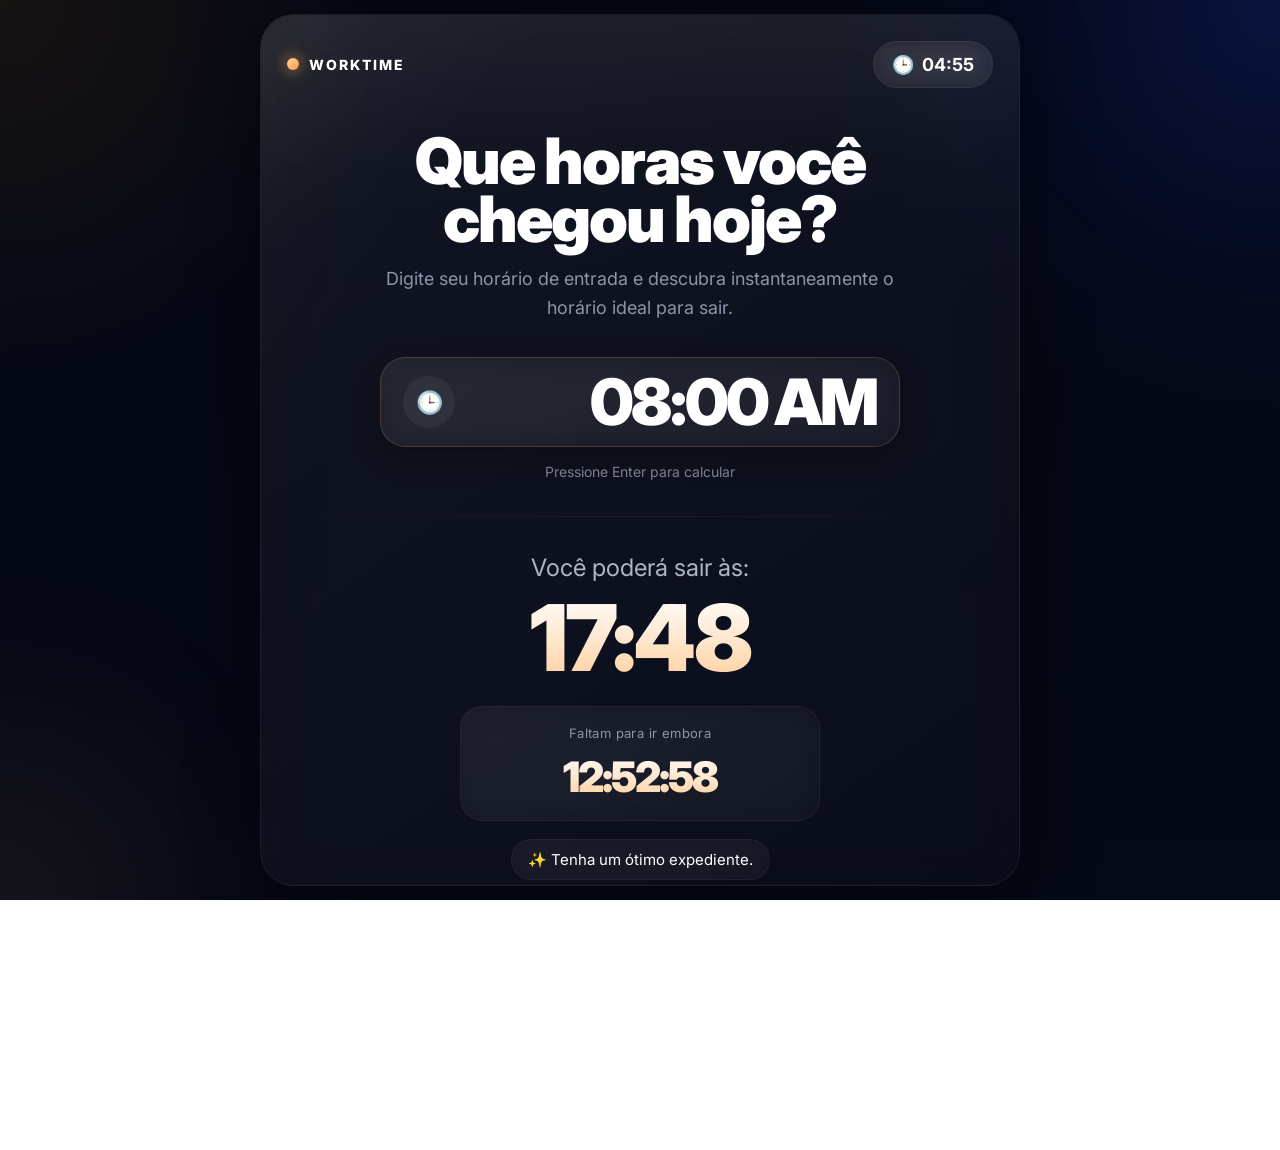
==== index.html @ 82a85c40 "first commit" ====
<!DOCTYPE html>
<html lang="pt-BR">
<head>

<meta charset="UTF-8" />

<meta
name="viewport"
content="width=device-width, initial-scale=1.0, viewport-fit=cover"
/>

<title>HourKWO</title>

<!-- Fonte -->
<link rel="preconnect" href="https://fonts.googleapis.com">
<link rel="preconnect" href="https://fonts.gstatic.com" crossorigin>

<link
href="https://fonts.googleapis.com/css2?family=Inter:wght@400;500;600;700;800;900&display=swap"
rel="stylesheet"
/>

<style>

/* RESET */

*{
  margin:0;
  padding:0;
  box-sizing:border-box;
}

:root{

  --bg:#050816;
  --card:#0c1120;
  --text:#ffffff;
  --muted:#8d95a8;
  --gold:#ffb15e;
}

html,
body{

  width:100%;
  height:100%;

  overflow:hidden;
}

/* BODY */

body{

  display:flex;
  align-items:center;
  justify-content:center;

  padding:14px;

  background:
  radial-gradient(circle at top left, rgba(255,166,0,.08), transparent 24%),
  radial-gradient(circle at top right, rgba(36,74,255,.12), transparent 28%),
  linear-gradient(to bottom,#040714,#050816);

  font-family:'Inter',sans-serif;

  color:white;

  position:relative;
}

/* GLOW */

body::before{

  content:'';

  position:absolute;

  width:500px;
  height:500px;

  background:
  radial-gradient(circle, rgba(255,177,94,.10), transparent 70%);

  bottom:-250px;
  left:-250px;

  filter:blur(80px);

  pointer-events:none;
}

body::after{

  content:'';

  position:absolute;

  width:420px;
  height:420px;

  background:
  radial-gradient(circle, rgba(50,90,255,.10), transparent 70%);

  top:-200px;
  right:-200px;

  filter:blur(80px);

  pointer-events:none;
}

/* CARD */

.card{

  width:min(100%, 760px);

  max-height:calc(100vh - 28px);

  overflow-y:auto;
  overflow-x:hidden;

  padding:
  clamp(18px, 2vw, 30px);

  border-radius:
  clamp(22px, 3vw, 34px);

  position:relative;

  background:
  linear-gradient(
  145deg,
  rgba(255,255,255,.06),
  rgba(255,255,255,.02)
  );

  backdrop-filter:blur(24px);
  -webkit-backdrop-filter:blur(24px);

  border:1px solid rgba(255,255,255,.06);

  box-shadow:
  0 20px 70px rgba(0,0,0,.45);

  scrollbar-width:none;

  isolation:isolate;
}

.card::-webkit-scrollbar{
  display:none;
}

/* REFLEXO PREMIUM APPLE */

.card::before{

  content:'';

  position:absolute;

  inset:-40%;

  background:
  linear-gradient(
    115deg,

    transparent 0%,

    rgba(255,255,255,0.00) 30%,

    rgba(255,255,255,0.018) 38%,

    rgba(255,255,255,0.055) 45%,

    rgba(255,255,255,0.095) 50%,

    rgba(255,255,255,0.055) 55%,

    rgba(255,255,255,0.018) 62%,

    rgba(255,255,255,0.00) 70%,

    transparent 100%
  );

  transform:
  translateX(-55%)
  translateY(-8%)
  rotate(8deg);

  animation:
  glassReflection 14s cubic-bezier(.16,.84,.44,1) infinite;

  pointer-events:none;

  filter:blur(10px);

  opacity:.9;

  mix-blend-mode:screen;
}

/* PROFUNDIDADE */

.card::after{

  content:'';

  position:absolute;

  inset:0;

  border-radius:inherit;

  background:
  linear-gradient(
    to bottom,
    rgba(255,255,255,.08),
    rgba(255,255,255,.01) 18%,
    transparent 35%
  );

  pointer-events:none;

  opacity:.65;
}

/* ANIMAÇÃO CINEMATOGRÁFICA */

@keyframes glassReflection{

  0%{

    transform:
    translateX(-65%)
    translateY(-10%)
    rotate(8deg);

    opacity:.15;
  }

  15%{
    opacity:.35;
  }

  35%{
    opacity:.9;
  }

  50%{

    transform:
    translateX(0%)
    translateY(-2%)
    rotate(8deg);

    opacity:.55;
  }

  75%{
    opacity:.25;
  }

  100%{

    transform:
    translateX(65%)
    translateY(8%)
    rotate(8deg);

    opacity:.08;
  }
}

/* TOPO */

.top{

  display:flex;
  align-items:center;
  justify-content:space-between;

  gap:14px;

  margin-bottom:
  clamp(28px,4vw,44px);

  position:relative;
  z-index:2;
}

.brand{

  display:flex;
  align-items:center;
  gap:10px;

  font-size:
  clamp(11px,2vw,14px);

  font-weight:800;

  letter-spacing:2px;
}

.dot{

  width:12px;
  height:12px;

  border-radius:50%;

  background:
  linear-gradient(
  135deg,
  #ffd59c,
  #ff9b3d
  );

  box-shadow:
  0 0 16px rgba(255,177,94,.9);
}

.clock-box{

  display:flex;
  align-items:center;
  gap:8px;

  padding:
  clamp(8px,2vw,12px)
  clamp(12px,2vw,18px);

  border-radius:999px;

  background:rgba(255,255,255,.04);

  border:1px solid rgba(255,255,255,.05);

  font-size:
  clamp(13px,2vw,18px);

  font-weight:700;

  backdrop-filter:blur(10px);
}

/* HERO */

.hero{
  text-align:center;
  position:relative;
  z-index:2;
}

.hero h1{

  font-size:
  clamp(32px, 5vw, 68px);

  line-height:.92;

  letter-spacing:
  clamp(-2px,-0.2vw,-5px);

  font-weight:900;

  margin-bottom:16px;
}

.hero p{

  max-width:560px;

  margin:auto;

  color:var(--muted);

  font-size:
  clamp(14px,2vw,18px);

  line-height:1.6;
}

/* INPUT */

.input-wrapper{

  margin-top:
  clamp(22px,4vw,34px);

  display:flex;
  justify-content:center;
}

.input-box{

  width:100%;
  max-width:520px;

  min-height:
  clamp(64px,8vw,90px);

  display:flex;
  align-items:center;
  gap:
  clamp(10px,2vw,18px);

  padding:
  0 clamp(14px,2vw,22px);

  border-radius:
  clamp(18px,2vw,26px);

  background:
  linear-gradient(
  145deg,
  rgba(255,255,255,.05),
  rgba(255,255,255,.03)
  );

  border:1px solid rgba(255,177,94,.20);

  box-shadow:
  0 10px 30px rgba(0,0,0,.28);

  transition:.3s ease;

  backdrop-filter:blur(16px);
}

.input-box:hover{

  border-color:
  rgba(255,177,94,.35);
}

.input-box:focus-within{

  transform:translateY(-2px);

  border-color:
  rgba(255,177,94,.55);

  box-shadow:
  0 14px 40px rgba(255,177,94,.08);
}

.icon{

  width:
  clamp(38px,5vw,52px);

  height:
  clamp(38px,5vw,52px);

  min-width:
  clamp(38px,5vw,52px);

  border-radius:50%;

  display:flex;
  align-items:center;
  justify-content:center;

  background:rgba(255,255,255,.05);

  font-size:
  clamp(16px,2vw,22px);
}

/* INPUT TIME */

input[type="time"]{

  appearance:none;
  -webkit-appearance:none;

  width:100%;

  border:none;
  outline:none;

  background:transparent;

  color:white;

  font-family:'Inter',sans-serif;

  font-size:
  clamp(30px,7vw,64px);

  font-weight:900;

  letter-spacing:-3px;

  text-align:right;

  cursor:pointer;
}

input[type="time"]::-webkit-calendar-picker-indicator{
  opacity:0;
  display:none;
}

input[type="time"]::-webkit-clear-button{
  display:none;
}

input[type="time"]::-webkit-inner-spin-button{
  display:none;
}

/* HINT */

.hint{

  margin-top:16px;

  color:#7d8598;

  font-size:
  clamp(12px,2vw,14px);
}

/* DIVIDER */

.divider{

  width:100%;
  height:1px;

  margin:
  clamp(26px,4vw,36px)
  0;

  background:
  linear-gradient(
  to right,
  transparent,
  rgba(255,255,255,.06),
  transparent
  );

  position:relative;
  z-index:2;
}

/* RESULTADO */

.result{
  text-align:center;
  position:relative;
  z-index:2;
}

.result span{

  color:#aeb5c3;

  font-size:
  clamp(16px,2vw,24px);
}

.time{

  margin-top:10px;

  font-size:
  clamp(52px, 8vw, 92px);

  font-weight:900;

  line-height:1;

  letter-spacing:
  clamp(-3px,-0.4vw,-7px);

  background:
  linear-gradient(
  180deg,
  #ffffff,
  #ffcf9e
  );

  -webkit-background-clip:text;
  -webkit-text-fill-color:transparent;
}

/* COUNTDOWN */

.countdown-card{

  margin-top:22px;

  padding:18px;

  border-radius:22px;

  background:
  linear-gradient(
  145deg,
  rgba(255,255,255,.04),
  rgba(255,255,255,.02)
  );

  border:1px solid rgba(255,255,255,.05);

  width:100%;
  max-width:360px;

  margin-left:auto;
  margin-right:auto;

  backdrop-filter:blur(14px);
}

.countdown-card small{

  display:block;

  color:#8d95a8;

  margin-bottom:10px;

  font-size:13px;

  letter-spacing:.4px;
}

.countdown{

  font-size:
  clamp(28px,5vw,42px);

  font-weight:900;

  letter-spacing:-2px;

  background:
  linear-gradient(
  180deg,
  #ffffff,
  #ffcf9e
  );

  -webkit-background-clip:text;
  -webkit-text-fill-color:transparent;
}

/* TAG */

.tag{

  margin:18px auto 0;

  width:max-content;

  max-width:100%;

  padding:
  10px 16px;

  border-radius:999px;

  background:rgba(255,255,255,.03);

  border:1px solid rgba(255,255,255,.05);

  font-size:
  clamp(12px,2vw,15px);

  backdrop-filter:blur(10px);
}

/* FOOTER */

.footer{

  display:grid;
  grid-template-columns:repeat(2,1fr);

  gap:16px;

  position:relative;
  z-index:2;
}

.info{

  padding:
  clamp(14px,2vw,20px);

  border-radius:
  clamp(16px,2vw,22px);

  background:rgba(255,255,255,.03);

  border:1px solid rgba(255,255,255,.05);

  display:flex;
  align-items:center;
  gap:14px;

  backdrop-filter:blur(12px);
}

.info-icon{

  font-size:
  clamp(18px,2vw,24px);
}

.info small{

  display:block;

  color:#7d8598;

  margin-bottom:4px;

  font-size:
  clamp(11px,2vw,13px);
}

.info strong{

  font-size:
  clamp(16px,2vw,20px);
}

/* RESPONSIVO */

@media(max-width:768px){

  .footer{
    grid-template-columns:1fr;
  }

  .hero h1 br{
    display:none;
  }
}

@media(max-width:520px){

  body{
    align-items:flex-start;
  }

  .top{
    flex-wrap:wrap;
  }

  .hero{
    text-align:left;
  }

  .hero p{
    margin:0;
  }

  .result{
    text-align:left;
  }

  .tag{
    margin-left:0;
  }

  .countdown-card{
    margin-left:0;
  }

  input{
    text-align:left;
  }
}

@media(max-height:720px){

  body{
    align-items:flex-start;
  }

  .card{
    margin-top:10px;
  }

  .hero h1{
    font-size:clamp(28px,5vw,54px);
  }

  .time{
    font-size:clamp(44px,7vw,72px);
  }
}

</style>

</head>

<body>

<div class="card">

  <!-- TOPO -->
  <div class="top">

    <div class="brand">
      <div class="dot"></div>
      WORKTIME
    </div>

    <div class="clock-box">
      🕒
      <span id="currentClock">00:00</span>
    </div>

  </div>

  <!-- HERO -->
  <div class="hero">

    <h1>
      Que horas você<br>
      chegou hoje?
    </h1>

    <p>
      Digite seu horário de entrada e descubra instantaneamente o horário ideal para sair.
    </p>

    <!-- INPUT -->
    <div class="input-wrapper">

      <div class="input-box">

        <div class="icon">
          🕒
        </div>

        <input
          type="time"
          id="timeInput"
          value="08:00"
          step="60"
        />

      </div>

    </div>

    <div class="hint">
      Pressione Enter para calcular
    </div>

  </div>

  <div class="divider"></div>

  <!-- RESULTADO -->
  <div class="result">

    <span>Você poderá sair às:</span>

    <div class="time" id="output">
      17:48
    </div>

    <!-- COUNTDOWN -->
    <div class="countdown-card">

      <small>Faltam para ir embora</small>

      <div class="countdown" id="countdown">
        00:00:00
      </div>

    </div>

    <div class="tag">
      ✨ Tenha um ótimo expediente.
    </div>

  </div>

  <div class="divider"></div>

  <!-- FOOTER -->
  <div class="footer">

    <div class="info">

      <div class="info-icon">
        📅
      </div>

      <div>
        <small>Jornada diária</small>
        <strong>9h48min</strong>
      </div>

    </div>

    <div class="info">

      <div class="info-icon">
        ⏰
      </div>

      <div>
        <small>Horário atual</small>
        <strong id="footerClock">00:00</strong>
      </div>

    </div>

  </div>

</div>

<script>

const input =
document.getElementById('timeInput');

const output =
document.getElementById('output');

const countdown =
document.getElementById('countdown');

let exitDate = null;

/* RELÓGIO */

function updateClock(){

  const now = new Date();

  const h =
  String(now.getHours()).padStart(2,'0');

  const m =
  String(now.getMinutes()).padStart(2,'0');

  const current = `${h}:${m}`;

  document.getElementById('currentClock').textContent =
  current;

  document.getElementById('footerClock').textContent =
  current;

  updateCountdown();
}

setInterval(updateClock,1000);

updateClock();

/* ENTER */

input.addEventListener('keydown',(e)=>{

  if(e.key === 'Enter'){
    calculateExit();
  }

});

/* AUTO */

input.addEventListener('change',calculateExit);

/* CÁLCULO */

function calculateExit(){

  const value = input.value;

  if(!value.includes(':')){
    return;
  }

  const [hours, minutes] =
  value.split(':').map(Number);

  if(
    isNaN(hours) ||
    isNaN(minutes)
  ){
    return;
  }

  /* JORNADA */

  const workMinutes =
  (9 * 60) + 48;

  const totalMinutes =
  (hours * 60) +
  minutes +
  workMinutes;

  const exitHour =
  Math.floor((totalMinutes / 60) % 24);

  const exitMinute =
  totalMinutes % 60;

  const formatted =
  `${String(exitHour).padStart(2,'0')}:${String(exitMinute).padStart(2,'0')}`;

  output.textContent = formatted;

  /* DATA SAÍDA */

  const now = new Date();

  exitDate = new Date(
    now.getFullYear(),
    now.getMonth(),
    now.getDate(),
    exitHour,
    exitMinute,
    0
  );

  /* ANIMAÇÃO */

  output.animate([
    {
      opacity:.4,
      transform:'translateY(10px) scale(.96)'
    },
    {
      opacity:1,
      transform:'translateY(0) scale(1)'
    }
  ],{
    duration:420,
    easing:'cubic-bezier(.2,.8,.2,1)'
  });

  updateCountdown();
}

/* COUNTDOWN */

function updateCountdown(){

  if(!exitDate) return;

  const now = new Date();

  let diff =
  exitDate.getTime() -
  now.getTime();

  if(diff <= 0){

    countdown.textContent =
    'Expediente encerrado';

    return;
  }

  const hours =
  Math.floor(diff / 1000 / 60 / 60);

  const minutes =
  Math.floor((diff / 1000 / 60) % 60);

  const seconds =
  Math.floor((diff / 1000) % 60);

  countdown.textContent =
  `${String(hours).padStart(2,'0')}:` +
  `${String(minutes).padStart(2,'0')}:` +
  `${String(seconds).padStart(2,'0')}`;
}

/* INICIAL */

calculateExit();

</script>

</body>
</html>
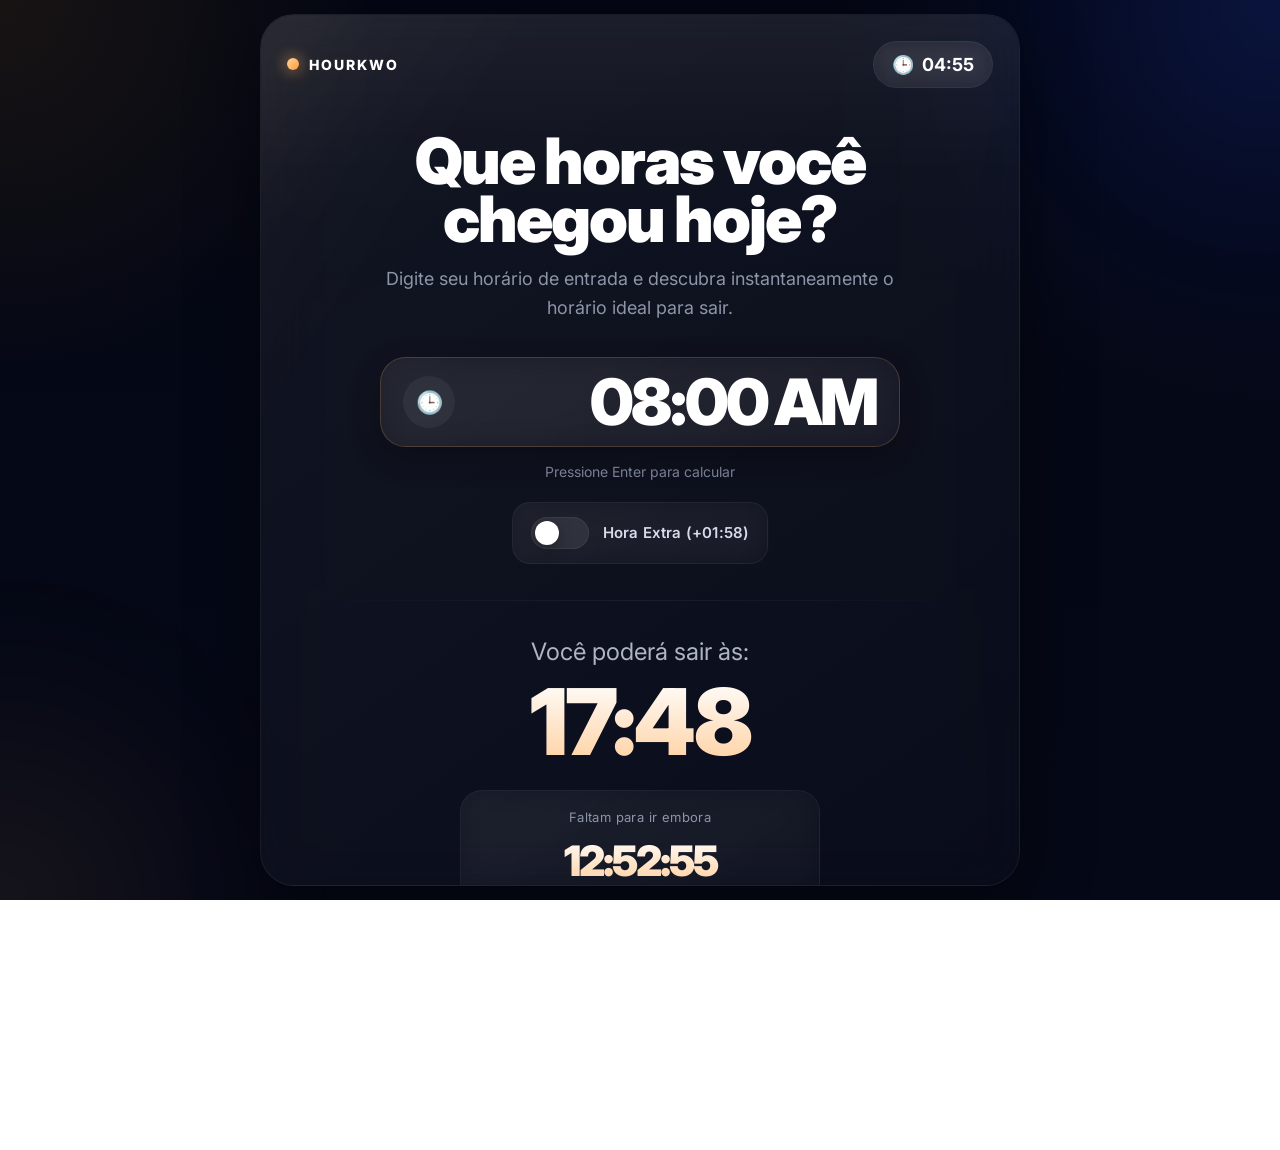
==== commit c582d294: "feat: adiciona hora extra" ====
--- a/index.html
+++ b/index.html
@@ -11,7 +11,6 @@
 
 <title>HourKWO</title>
 
-<!-- Fonte -->
 <link rel="preconnect" href="https://fonts.googleapis.com">
 <link rel="preconnect" href="https://fonts.gstatic.com" crossorigin>
 
@@ -155,7 +154,7 @@
   display:none;
 }
 
-/* REFLEXO PREMIUM APPLE */
+/* REFLEXO PREMIUM */
 
 .card::before{
 
@@ -204,8 +203,6 @@
 
   mix-blend-mode:screen;
 }
-
-/* PROFUNDIDADE */
 
 .card::after{
 
@@ -230,8 +227,6 @@
   opacity:.65;
 }
 
-/* ANIMAÇÃO CINEMATOGRÁFICA */
-
 @keyframes glassReflection{
 
   0%{
@@ -527,6 +522,129 @@
 
   font-size:
   clamp(12px,2vw,14px);
+}
+
+/* HORA EXTRA */
+
+.extra-wrapper{
+
+  margin-top:22px;
+
+  display:flex;
+  justify-content:center;
+}
+
+.extra-toggle{
+
+  display:flex;
+  align-items:center;
+  gap:14px;
+
+  cursor:pointer;
+
+  user-select:none;
+
+  padding:
+  14px 18px;
+
+  border-radius:18px;
+
+  background:
+  linear-gradient(
+    145deg,
+    rgba(255,255,255,.04),
+    rgba(255,255,255,.02)
+  );
+
+  border:1px solid rgba(255,255,255,.05);
+
+  backdrop-filter:blur(12px);
+
+  transition:.3s ease;
+}
+
+.extra-toggle:hover{
+
+  border-color:
+  rgba(255,177,94,.25);
+
+  transform:translateY(-1px);
+}
+
+.extra-toggle input{
+  display:none;
+}
+
+/* SWITCH */
+
+.switch{
+
+  width:58px;
+  height:32px;
+
+  border-radius:999px;
+
+  background:
+  rgba(255,255,255,.08);
+
+  position:relative;
+
+  transition:.35s cubic-bezier(.16,.84,.44,1);
+
+  border:1px solid rgba(255,255,255,.06);
+}
+
+.switch::before{
+
+  content:'';
+
+  position:absolute;
+
+  width:24px;
+  height:24px;
+
+  border-radius:50%;
+
+  background:white;
+
+  top:3px;
+  left:3px;
+
+  transition:.35s cubic-bezier(.16,.84,.44,1);
+
+  box-shadow:
+  0 4px 14px rgba(0,0,0,.35);
+}
+
+.extra-toggle input:checked + .switch{
+
+  background:
+  linear-gradient(
+    135deg,
+    #ffbe73,
+    #ff9533
+  );
+
+  box-shadow:
+  0 0 24px rgba(255,177,94,.25);
+}
+
+.extra-toggle input:checked + .switch::before{
+
+  transform:
+  translateX(26px);
+}
+
+.extra-text{
+
+  font-size:
+  clamp(13px,2vw,15px);
+
+  color:#d7dcea;
+
+  font-weight:600;
+
+  letter-spacing:.2px;
 }
 
 /* DIVIDER */
@@ -778,30 +896,15 @@
     margin-left:0;
   }
 
+  .extra-wrapper{
+    justify-content:flex-start;
+  }
+
   input{
     text-align:left;
   }
 }
 
-@media(max-height:720px){
-
-  body{
-    align-items:flex-start;
-  }
-
-  .card{
-    margin-top:10px;
-  }
-
-  .hero h1{
-    font-size:clamp(28px,5vw,54px);
-  }
-
-  .time{
-    font-size:clamp(44px,7vw,72px);
-  }
-}
-
 </style>
 
 </head>
@@ -815,7 +918,7 @@
 
     <div class="brand">
       <div class="dot"></div>
-      WORKTIME
+      HOURKWO
     </div>
 
     <div class="clock-box">
@@ -861,6 +964,27 @@
       Pressione Enter para calcular
     </div>
 
+    <!-- HORA EXTRA -->
+
+    <div class="extra-wrapper">
+
+      <label class="extra-toggle">
+
+        <input
+          type="checkbox"
+          id="extraToggle"
+        />
+
+        <span class="switch"></span>
+
+        <span class="extra-text">
+          Hora Extra (+01:58)
+        </span>
+
+      </label>
+
+    </div>
+
   </div>
 
   <div class="divider"></div>
@@ -875,6 +999,7 @@
     </div>
 
     <!-- COUNTDOWN -->
+
     <div class="countdown-card">
 
       <small>Faltam para ir embora</small>
@@ -894,6 +1019,7 @@
   <div class="divider"></div>
 
   <!-- FOOTER -->
+
   <div class="footer">
 
     <div class="info">
@@ -904,7 +1030,7 @@
 
       <div>
         <small>Jornada diária</small>
-        <strong>9h48min</strong>
+        <strong id="journeyText">9h48min</strong>
       </div>
 
     </div>
@@ -937,6 +1063,15 @@
 const countdown =
 document.getElementById('countdown');
 
+const extraToggle =
+document.getElementById('extraToggle');
+
+const journeyText =
+document.getElementById('journeyText');
+
+const tag =
+document.querySelector('.tag');
+
 let exitDate = null;
 
 /* RELÓGIO */
@@ -966,7 +1101,9 @@
 
 updateClock();
 
-/* ENTER */
+/* EVENTOS */
+
+input.addEventListener('change',calculateExit);
 
 input.addEventListener('keydown',(e)=>{
 
@@ -976,11 +1113,12 @@
 
 });
 
-/* AUTO */
-
-input.addEventListener('change',calculateExit);
-
-/* CÁLCULO */
+extraToggle.addEventListener(
+  'change',
+  calculateExit
+);
+
+/* CALCULAR */
 
 function calculateExit(){
 
@@ -1000,10 +1138,27 @@
     return;
   }
 
-  /* JORNADA */
-
-  const workMinutes =
+  /* JORNADA BASE */
+
+  let workMinutes =
   (9 * 60) + 48;
+
+  let journeyLabel =
+  '9h48min';
+
+  /* HORA EXTRA */
+
+  if(extraToggle.checked){
+
+    workMinutes +=
+    (1 * 60) + 58;
+
+    journeyLabel =
+    '11h46min';
+  }
+
+  journeyText.textContent =
+  journeyLabel;
 
   const totalMinutes =
   (hours * 60) +
@@ -1070,8 +1225,18 @@
     countdown.textContent =
     'Expediente encerrado';
 
+    /* ESCONDE A TAG */
+
+    tag.style.display =
+    'none';
+
     return;
   }
+
+  /* MOSTRA A TAG */
+
+  tag.style.display =
+  'flex';
 
   const hours =
   Math.floor(diff / 1000 / 60 / 60);
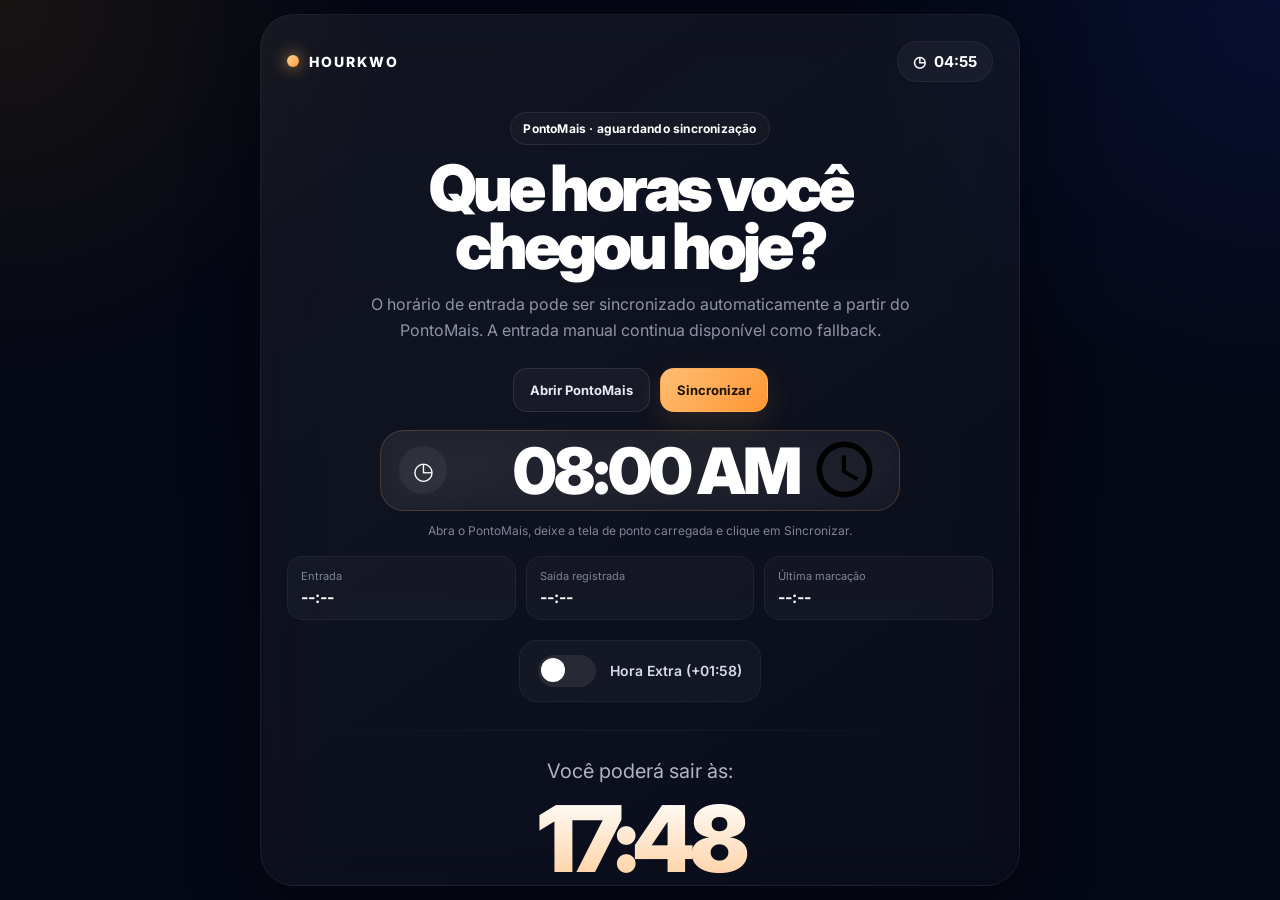
==== commit 70a18e8b: "feat: integrar sincronização real com Pontomais" ====
--- a/index.html
+++ b/index.html
@@ -1,1263 +1,83 @@
-<!DOCTYPE html>
+<!doctype html>
 <html lang="pt-BR">
 <head>
-
-<meta charset="UTF-8" />
-
-<meta
-name="viewport"
-content="width=device-width, initial-scale=1.0, viewport-fit=cover"
-/>
-
+<meta charset="utf-8">
+<meta name="viewport" content="width=device-width,initial-scale=1,viewport-fit=cover">
 <title>HourKWO</title>
-
 <link rel="preconnect" href="https://fonts.googleapis.com">
 <link rel="preconnect" href="https://fonts.gstatic.com" crossorigin>
+<link href="https://fonts.googleapis.com/css2?family=Inter:wght@400;500;600;700;800;900&display=swap" rel="stylesheet">
+<link rel="stylesheet" href="src/ui/styles.css">
+</head>
+<body>
+<main class="card">
+  <header class="top">
+    <div class="brand"><span class="dot"></span>HOURKWO</div>
+    <div class="clock-box"><span aria-hidden="true">◷</span><span id="currentClock">--:--</span></div>
+  </header>
 
-<link
-href="https://fonts.googleapis.com/css2?family=Inter:wght@400;500;600;700;800;900&display=swap"
-rel="stylesheet"
-/>
+  <section class="hero">
+    <div class="eyebrow" id="syncStatus" data-state="waiting">PontoMais · aguardando sincronização</div>
+    <h1>Que horas você<br>chegou hoje?</h1>
+    <p>O horário de entrada pode ser sincronizado automaticamente a partir do PontoMais. A entrada manual continua disponível como fallback.</p>
 
-<style>
-
-/* RESET */
-
-*{
-  margin:0;
-  padding:0;
-  box-sizing:border-box;
-}
-
-:root{
-
-  --bg:#050816;
-  --card:#0c1120;
-  --text:#ffffff;
-  --muted:#8d95a8;
-  --gold:#ffb15e;
-}
-
-html,
-body{
-
-  width:100%;
-  height:100%;
-
-  overflow:hidden;
-}
-
-/* BODY */
-
-body{
-
-  display:flex;
-  align-items:center;
-  justify-content:center;
-
-  padding:14px;
-
-  background:
-  radial-gradient(circle at top left, rgba(255,166,0,.08), transparent 24%),
-  radial-gradient(circle at top right, rgba(36,74,255,.12), transparent 28%),
-  linear-gradient(to bottom,#040714,#050816);
-
-  font-family:'Inter',sans-serif;
-
-  color:white;
-
-  position:relative;
-}
-
-/* GLOW */
-
-body::before{
-
-  content:'';
-
-  position:absolute;
-
-  width:500px;
-  height:500px;
-
-  background:
-  radial-gradient(circle, rgba(255,177,94,.10), transparent 70%);
-
-  bottom:-250px;
-  left:-250px;
-
-  filter:blur(80px);
-
-  pointer-events:none;
-}
-
-body::after{
-
-  content:'';
-
-  position:absolute;
-
-  width:420px;
-  height:420px;
-
-  background:
-  radial-gradient(circle, rgba(50,90,255,.10), transparent 70%);
-
-  top:-200px;
-  right:-200px;
-
-  filter:blur(80px);
-
-  pointer-events:none;
-}
-
-/* CARD */
-
-.card{
-
-  width:min(100%, 760px);
-
-  max-height:calc(100vh - 28px);
-
-  overflow-y:auto;
-  overflow-x:hidden;
-
-  padding:
-  clamp(18px, 2vw, 30px);
-
-  border-radius:
-  clamp(22px, 3vw, 34px);
-
-  position:relative;
-
-  background:
-  linear-gradient(
-  145deg,
-  rgba(255,255,255,.06),
-  rgba(255,255,255,.02)
-  );
-
-  backdrop-filter:blur(24px);
-  -webkit-backdrop-filter:blur(24px);
-
-  border:1px solid rgba(255,255,255,.06);
-
-  box-shadow:
-  0 20px 70px rgba(0,0,0,.45);
-
-  scrollbar-width:none;
-
-  isolation:isolate;
-}
-
-.card::-webkit-scrollbar{
-  display:none;
-}
-
-/* REFLEXO PREMIUM */
-
-.card::before{
-
-  content:'';
-
-  position:absolute;
-
-  inset:-40%;
-
-  background:
-  linear-gradient(
-    115deg,
-
-    transparent 0%,
-
-    rgba(255,255,255,0.00) 30%,
-
-    rgba(255,255,255,0.018) 38%,
-
-    rgba(255,255,255,0.055) 45%,
-
-    rgba(255,255,255,0.095) 50%,
-
-    rgba(255,255,255,0.055) 55%,
-
-    rgba(255,255,255,0.018) 62%,
-
-    rgba(255,255,255,0.00) 70%,
-
-    transparent 100%
-  );
-
-  transform:
-  translateX(-55%)
-  translateY(-8%)
-  rotate(8deg);
-
-  animation:
-  glassReflection 14s cubic-bezier(.16,.84,.44,1) infinite;
-
-  pointer-events:none;
-
-  filter:blur(10px);
-
-  opacity:.9;
-
-  mix-blend-mode:screen;
-}
-
-.card::after{
-
-  content:'';
-
-  position:absolute;
-
-  inset:0;
-
-  border-radius:inherit;
-
-  background:
-  linear-gradient(
-    to bottom,
-    rgba(255,255,255,.08),
-    rgba(255,255,255,.01) 18%,
-    transparent 35%
-  );
-
-  pointer-events:none;
-
-  opacity:.65;
-}
-
-@keyframes glassReflection{
-
-  0%{
-
-    transform:
-    translateX(-65%)
-    translateY(-10%)
-    rotate(8deg);
-
-    opacity:.15;
-  }
-
-  15%{
-    opacity:.35;
-  }
-
-  35%{
-    opacity:.9;
-  }
-
-  50%{
-
-    transform:
-    translateX(0%)
-    translateY(-2%)
-    rotate(8deg);
-
-    opacity:.55;
-  }
-
-  75%{
-    opacity:.25;
-  }
-
-  100%{
-
-    transform:
-    translateX(65%)
-    translateY(8%)
-    rotate(8deg);
-
-    opacity:.08;
-  }
-}
-
-/* TOPO */
-
-.top{
-
-  display:flex;
-  align-items:center;
-  justify-content:space-between;
-
-  gap:14px;
-
-  margin-bottom:
-  clamp(28px,4vw,44px);
-
-  position:relative;
-  z-index:2;
-}
-
-.brand{
-
-  display:flex;
-  align-items:center;
-  gap:10px;
-
-  font-size:
-  clamp(11px,2vw,14px);
-
-  font-weight:800;
-
-  letter-spacing:2px;
-}
-
-.dot{
-
-  width:12px;
-  height:12px;
-
-  border-radius:50%;
-
-  background:
-  linear-gradient(
-  135deg,
-  #ffd59c,
-  #ff9b3d
-  );
-
-  box-shadow:
-  0 0 16px rgba(255,177,94,.9);
-}
-
-.clock-box{
-
-  display:flex;
-  align-items:center;
-  gap:8px;
-
-  padding:
-  clamp(8px,2vw,12px)
-  clamp(12px,2vw,18px);
-
-  border-radius:999px;
-
-  background:rgba(255,255,255,.04);
-
-  border:1px solid rgba(255,255,255,.05);
-
-  font-size:
-  clamp(13px,2vw,18px);
-
-  font-weight:700;
-
-  backdrop-filter:blur(10px);
-}
-
-/* HERO */
-
-.hero{
-  text-align:center;
-  position:relative;
-  z-index:2;
-}
-
-.hero h1{
-
-  font-size:
-  clamp(32px, 5vw, 68px);
-
-  line-height:.92;
-
-  letter-spacing:
-  clamp(-2px,-0.2vw,-5px);
-
-  font-weight:900;
-
-  margin-bottom:16px;
-}
-
-.hero p{
-
-  max-width:560px;
-
-  margin:auto;
-
-  color:var(--muted);
-
-  font-size:
-  clamp(14px,2vw,18px);
-
-  line-height:1.6;
-}
-
-/* INPUT */
-
-.input-wrapper{
-
-  margin-top:
-  clamp(22px,4vw,34px);
-
-  display:flex;
-  justify-content:center;
-}
-
-.input-box{
-
-  width:100%;
-  max-width:520px;
-
-  min-height:
-  clamp(64px,8vw,90px);
-
-  display:flex;
-  align-items:center;
-  gap:
-  clamp(10px,2vw,18px);
-
-  padding:
-  0 clamp(14px,2vw,22px);
-
-  border-radius:
-  clamp(18px,2vw,26px);
-
-  background:
-  linear-gradient(
-  145deg,
-  rgba(255,255,255,.05),
-  rgba(255,255,255,.03)
-  );
-
-  border:1px solid rgba(255,177,94,.20);
-
-  box-shadow:
-  0 10px 30px rgba(0,0,0,.28);
-
-  transition:.3s ease;
-
-  backdrop-filter:blur(16px);
-}
-
-.input-box:hover{
-
-  border-color:
-  rgba(255,177,94,.35);
-}
-
-.input-box:focus-within{
-
-  transform:translateY(-2px);
-
-  border-color:
-  rgba(255,177,94,.55);
-
-  box-shadow:
-  0 14px 40px rgba(255,177,94,.08);
-}
-
-.icon{
-
-  width:
-  clamp(38px,5vw,52px);
-
-  height:
-  clamp(38px,5vw,52px);
-
-  min-width:
-  clamp(38px,5vw,52px);
-
-  border-radius:50%;
-
-  display:flex;
-  align-items:center;
-  justify-content:center;
-
-  background:rgba(255,255,255,.05);
-
-  font-size:
-  clamp(16px,2vw,22px);
-}
-
-/* INPUT TIME */
-
-input[type="time"]{
-
-  appearance:none;
-  -webkit-appearance:none;
-
-  width:100%;
-
-  border:none;
-  outline:none;
-
-  background:transparent;
-
-  color:white;
-
-  font-family:'Inter',sans-serif;
-
-  font-size:
-  clamp(30px,7vw,64px);
-
-  font-weight:900;
-
-  letter-spacing:-3px;
-
-  text-align:right;
-
-  cursor:pointer;
-}
-
-input[type="time"]::-webkit-calendar-picker-indicator{
-  opacity:0;
-  display:none;
-}
-
-input[type="time"]::-webkit-clear-button{
-  display:none;
-}
-
-input[type="time"]::-webkit-inner-spin-button{
-  display:none;
-}
-
-/* HINT */
-
-.hint{
-
-  margin-top:16px;
-
-  color:#7d8598;
-
-  font-size:
-  clamp(12px,2vw,14px);
-}
-
-/* HORA EXTRA */
-
-.extra-wrapper{
-
-  margin-top:22px;
-
-  display:flex;
-  justify-content:center;
-}
-
-.extra-toggle{
-
-  display:flex;
-  align-items:center;
-  gap:14px;
-
-  cursor:pointer;
-
-  user-select:none;
-
-  padding:
-  14px 18px;
-
-  border-radius:18px;
-
-  background:
-  linear-gradient(
-    145deg,
-    rgba(255,255,255,.04),
-    rgba(255,255,255,.02)
-  );
-
-  border:1px solid rgba(255,255,255,.05);
-
-  backdrop-filter:blur(12px);
-
-  transition:.3s ease;
-}
-
-.extra-toggle:hover{
-
-  border-color:
-  rgba(255,177,94,.25);
-
-  transform:translateY(-1px);
-}
-
-.extra-toggle input{
-  display:none;
-}
-
-/* SWITCH */
-
-.switch{
-
-  width:58px;
-  height:32px;
-
-  border-radius:999px;
-
-  background:
-  rgba(255,255,255,.08);
-
-  position:relative;
-
-  transition:.35s cubic-bezier(.16,.84,.44,1);
-
-  border:1px solid rgba(255,255,255,.06);
-}
-
-.switch::before{
-
-  content:'';
-
-  position:absolute;
-
-  width:24px;
-  height:24px;
-
-  border-radius:50%;
-
-  background:white;
-
-  top:3px;
-  left:3px;
-
-  transition:.35s cubic-bezier(.16,.84,.44,1);
-
-  box-shadow:
-  0 4px 14px rgba(0,0,0,.35);
-}
-
-.extra-toggle input:checked + .switch{
-
-  background:
-  linear-gradient(
-    135deg,
-    #ffbe73,
-    #ff9533
-  );
-
-  box-shadow:
-  0 0 24px rgba(255,177,94,.25);
-}
-
-.extra-toggle input:checked + .switch::before{
-
-  transform:
-  translateX(26px);
-}
-
-.extra-text{
-
-  font-size:
-  clamp(13px,2vw,15px);
-
-  color:#d7dcea;
-
-  font-weight:600;
-
-  letter-spacing:.2px;
-}
-
-/* DIVIDER */
-
-.divider{
-
-  width:100%;
-  height:1px;
-
-  margin:
-  clamp(26px,4vw,36px)
-  0;
-
-  background:
-  linear-gradient(
-  to right,
-  transparent,
-  rgba(255,255,255,.06),
-  transparent
-  );
-
-  position:relative;
-  z-index:2;
-}
-
-/* RESULTADO */
-
-.result{
-  text-align:center;
-  position:relative;
-  z-index:2;
-}
-
-.result span{
-
-  color:#aeb5c3;
-
-  font-size:
-  clamp(16px,2vw,24px);
-}
-
-.time{
-
-  margin-top:10px;
-
-  font-size:
-  clamp(52px, 8vw, 92px);
-
-  font-weight:900;
-
-  line-height:1;
-
-  letter-spacing:
-  clamp(-3px,-0.4vw,-7px);
-
-  background:
-  linear-gradient(
-  180deg,
-  #ffffff,
-  #ffcf9e
-  );
-
-  -webkit-background-clip:text;
-  -webkit-text-fill-color:transparent;
-}
-
-/* COUNTDOWN */
-
-.countdown-card{
-
-  margin-top:22px;
-
-  padding:18px;
-
-  border-radius:22px;
-
-  background:
-  linear-gradient(
-  145deg,
-  rgba(255,255,255,.04),
-  rgba(255,255,255,.02)
-  );
-
-  border:1px solid rgba(255,255,255,.05);
-
-  width:100%;
-  max-width:360px;
-
-  margin-left:auto;
-  margin-right:auto;
-
-  backdrop-filter:blur(14px);
-}
-
-.countdown-card small{
-
-  display:block;
-
-  color:#8d95a8;
-
-  margin-bottom:10px;
-
-  font-size:13px;
-
-  letter-spacing:.4px;
-}
-
-.countdown{
-
-  font-size:
-  clamp(28px,5vw,42px);
-
-  font-weight:900;
-
-  letter-spacing:-2px;
-
-  background:
-  linear-gradient(
-  180deg,
-  #ffffff,
-  #ffcf9e
-  );
-
-  -webkit-background-clip:text;
-  -webkit-text-fill-color:transparent;
-}
-
-/* TAG */
-
-.tag{
-
-  margin:18px auto 0;
-
-  width:max-content;
-
-  max-width:100%;
-
-  padding:
-  10px 16px;
-
-  border-radius:999px;
-
-  background:rgba(255,255,255,.03);
-
-  border:1px solid rgba(255,255,255,.05);
-
-  font-size:
-  clamp(12px,2vw,15px);
-
-  backdrop-filter:blur(10px);
-}
-
-/* FOOTER */
-
-.footer{
-
-  display:grid;
-  grid-template-columns:repeat(2,1fr);
-
-  gap:16px;
-
-  position:relative;
-  z-index:2;
-}
-
-.info{
-
-  padding:
-  clamp(14px,2vw,20px);
-
-  border-radius:
-  clamp(16px,2vw,22px);
-
-  background:rgba(255,255,255,.03);
-
-  border:1px solid rgba(255,255,255,.05);
-
-  display:flex;
-  align-items:center;
-  gap:14px;
-
-  backdrop-filter:blur(12px);
-}
-
-.info-icon{
-
-  font-size:
-  clamp(18px,2vw,24px);
-}
-
-.info small{
-
-  display:block;
-
-  color:#7d8598;
-
-  margin-bottom:4px;
-
-  font-size:
-  clamp(11px,2vw,13px);
-}
-
-.info strong{
-
-  font-size:
-  clamp(16px,2vw,20px);
-}
-
-/* RESPONSIVO */
-
-@media(max-width:768px){
-
-  .footer{
-    grid-template-columns:1fr;
-  }
-
-  .hero h1 br{
-    display:none;
-  }
-}
-
-@media(max-width:520px){
-
-  body{
-    align-items:flex-start;
-  }
-
-  .top{
-    flex-wrap:wrap;
-  }
-
-  .hero{
-    text-align:left;
-  }
-
-  .hero p{
-    margin:0;
-  }
-
-  .result{
-    text-align:left;
-  }
-
-  .tag{
-    margin-left:0;
-  }
-
-  .countdown-card{
-    margin-left:0;
-  }
-
-  .extra-wrapper{
-    justify-content:flex-start;
-  }
-
-  input{
-    text-align:left;
-  }
-}
-
-</style>
-
-</head>
-
-<body>
-
-<div class="card">
-
-  <!-- TOPO -->
-  <div class="top">
-
-    <div class="brand">
-      <div class="dot"></div>
-      HOURKWO
+    <div class="sync-row">
+      <a class="action secondary" href="https://atma2.pontomais.com.br/meu-perfil" target="_blank" rel="noopener noreferrer">Abrir PontoMais</a>
+      <button class="action primary" id="syncButton" type="button">Sincronizar</button>
     </div>
 
-    <div class="clock-box">
-      🕒
-      <span id="currentClock">00:00</span>
+    <div class="input-wrapper">
+      <div class="input-box">
+        <div class="icon" aria-hidden="true">◷</div>
+        <input type="time" id="timeInput" aria-label="Horário de entrada" value="08:00" step="60">
+      </div>
     </div>
 
-  </div>
+    <div class="hint" id="syncHint">Abra o PontoMais, deixe a tela de ponto carregada e clique em Sincronizar.</div>
 
-  <!-- HERO -->
-  <div class="hero">
-
-    <h1>
-      Que horas você<br>
-      chegou hoje?
-    </h1>
-
-    <p>
-      Digite seu horário de entrada e descubra instantaneamente o horário ideal para sair.
-    </p>
-
-    <!-- INPUT -->
-    <div class="input-wrapper">
-
-      <div class="input-box">
-
-        <div class="icon">
-          🕒
-        </div>
-
-        <input
-          type="time"
-          id="timeInput"
-          value="08:00"
-          step="60"
-        />
-
-      </div>
-
+    <div class="records" id="records" hidden>
+      <div><span>Entrada</span><strong id="recordEntry">--:--</strong></div>
+      <div><span>Saída registrada</span><strong id="recordExit">--:--</strong></div>
+      <div><span>Última marcação</span><strong id="recordLast">--:--</strong></div>
     </div>
 
-    <div class="hint">
-      Pressione Enter para calcular
+    <div class="extra-wrapper">
+      <label class="extra-toggle">
+        <input type="checkbox" id="extraToggle">
+        <span class="switch"></span>
+        <span class="extra-text">Hora Extra (+01:58)</span>
+      </label>
     </div>
-
-    <!-- HORA EXTRA -->
-
-    <div class="extra-wrapper">
-
-      <label class="extra-toggle">
-
-        <input
-          type="checkbox"
-          id="extraToggle"
-        />
-
-        <span class="switch"></span>
-
-        <span class="extra-text">
-          Hora Extra (+01:58)
-        </span>
-
-      </label>
-
-    </div>
-
-  </div>
+  </section>
 
   <div class="divider"></div>
 
-  <!-- RESULTADO -->
-  <div class="result">
-
+  <section class="result">
     <span>Você poderá sair às:</span>
-
-    <div class="time" id="output">
-      17:48
+    <div class="time" id="output">17:48</div>
+    <div class="countdown-card">
+      <small>Faltam para ir embora</small>
+      <div class="countdown" id="countdown">--:--:--</div>
     </div>
-
-    <!-- COUNTDOWN -->
-
-    <div class="countdown-card">
-
-      <small>Faltam para ir embora</small>
-
-      <div class="countdown" id="countdown">
-        00:00:00
-      </div>
-
-    </div>
-
-    <div class="tag">
-      ✨ Tenha um ótimo expediente.
-    </div>
-
-  </div>
+    <div class="tag" id="tag">Tenha um ótimo expediente.</div>
+  </section>
 
   <div class="divider"></div>
 
-  <!-- FOOTER -->
-
-  <div class="footer">
-
+  <footer class="footer">
     <div class="info">
-
-      <div class="info-icon">
-        📅
-      </div>
-
-      <div>
-        <small>Jornada diária</small>
-        <strong id="journeyText">9h48min</strong>
-      </div>
-
+      <div class="info-icon">⌁</div>
+      <div><small>Jornada diária</small><strong id="journeyText">9h48min</strong></div>
     </div>
-
     <div class="info">
-
-      <div class="info-icon">
-        ⏰
-      </div>
-
-      <div>
-        <small>Horário atual</small>
-        <strong id="footerClock">00:00</strong>
-      </div>
-
+      <div class="info-icon">◷</div>
+      <div><small>Horário atual</small><strong id="footerClock">--:--</strong></div>
     </div>
-
-  </div>
-
-</div>
-
-<script>
-
-const input =
-document.getElementById('timeInput');
-
-const output =
-document.getElementById('output');
-
-const countdown =
-document.getElementById('countdown');
-
-const extraToggle =
-document.getElementById('extraToggle');
-
-const journeyText =
-document.getElementById('journeyText');
-
-const tag =
-document.querySelector('.tag');
-
-let exitDate = null;
-
-/* RELÓGIO */
-
-function updateClock(){
-
-  const now = new Date();
-
-  const h =
-  String(now.getHours()).padStart(2,'0');
-
-  const m =
-  String(now.getMinutes()).padStart(2,'0');
-
-  const current = `${h}:${m}`;
-
-  document.getElementById('currentClock').textContent =
-  current;
-
-  document.getElementById('footerClock').textContent =
-  current;
-
-  updateCountdown();
-}
-
-setInterval(updateClock,1000);
-
-updateClock();
-
-/* EVENTOS */
-
-input.addEventListener('change',calculateExit);
-
-input.addEventListener('keydown',(e)=>{
-
-  if(e.key === 'Enter'){
-    calculateExit();
-  }
-
-});
-
-extraToggle.addEventListener(
-  'change',
-  calculateExit
-);
-
-/* CALCULAR */
-
-function calculateExit(){
-
-  const value = input.value;
-
-  if(!value.includes(':')){
-    return;
-  }
-
-  const [hours, minutes] =
-  value.split(':').map(Number);
-
-  if(
-    isNaN(hours) ||
-    isNaN(minutes)
-  ){
-    return;
-  }
-
-  /* JORNADA BASE */
-
-  let workMinutes =
-  (9 * 60) + 48;
-
-  let journeyLabel =
-  '9h48min';
-
-  /* HORA EXTRA */
-
-  if(extraToggle.checked){
-
-    workMinutes +=
-    (1 * 60) + 58;
-
-    journeyLabel =
-    '11h46min';
-  }
-
-  journeyText.textContent =
-  journeyLabel;
-
-  const totalMinutes =
-  (hours * 60) +
-  minutes +
-  workMinutes;
-
-  const exitHour =
-  Math.floor((totalMinutes / 60) % 24);
-
-  const exitMinute =
-  totalMinutes % 60;
-
-  const formatted =
-  `${String(exitHour).padStart(2,'0')}:${String(exitMinute).padStart(2,'0')}`;
-
-  output.textContent = formatted;
-
-  /* DATA SAÍDA */
-
-  const now = new Date();
-
-  exitDate = new Date(
-    now.getFullYear(),
-    now.getMonth(),
-    now.getDate(),
-    exitHour,
-    exitMinute,
-    0
-  );
-
-  /* ANIMAÇÃO */
-
-  output.animate([
-    {
-      opacity:.4,
-      transform:'translateY(10px) scale(.96)'
-    },
-    {
-      opacity:1,
-      transform:'translateY(0) scale(1)'
-    }
-  ],{
-    duration:420,
-    easing:'cubic-bezier(.2,.8,.2,1)'
-  });
-
-  updateCountdown();
-}
-
-/* COUNTDOWN */
-
-function updateCountdown(){
-
-  if(!exitDate) return;
-
-  const now = new Date();
-
-  let diff =
-  exitDate.getTime() -
-  now.getTime();
-
-  if(diff <= 0){
-
-    countdown.textContent =
-    'Expediente encerrado';
-
-    /* ESCONDE A TAG */
-
-    tag.style.display =
-    'none';
-
-    return;
-  }
-
-  /* MOSTRA A TAG */
-
-  tag.style.display =
-  'flex';
-
-  const hours =
-  Math.floor(diff / 1000 / 60 / 60);
-
-  const minutes =
-  Math.floor((diff / 1000 / 60) % 60);
-
-  const seconds =
-  Math.floor((diff / 1000) % 60);
-
-  countdown.textContent =
-  `${String(hours).padStart(2,'0')}:` +
-  `${String(minutes).padStart(2,'0')}:` +
-  `${String(seconds).padStart(2,'0')}`;
-}
-
-/* INICIAL */
-
-calculateExit();
-
-</script>
-
+  </footer>
+</main>
+<script src="src/core/timeCalculator.js"></script>
+<script src="src/services/pontomaisService.js"></script>
+<script src="src/ui/dom.js"></script>
+<script src="src/main.js"></script>
 </body>
 </html>
--- a/src/ui/styles.css
+++ b/src/ui/styles.css
@@ -0,0 +1,12 @@
+*{box-sizing:border-box;margin:0;padding:0}
+:root{--bg:#050816;--card:#0c1120;--text:#fff;--muted:#8d95a8;--gold:#ffb15e;--ok:#76e0b2;--danger:#ff8080}
+html,body{width:100%;height:100%;min-height:100%;font-family:Inter,sans-serif;color:var(--text)}
+body{display:flex;align-items:center;justify-content:center;padding:14px;background:radial-gradient(circle at top left,rgba(255,166,0,.08),transparent 24%),radial-gradient(circle at top right,rgba(36,74,255,.12),transparent 28%),linear-gradient(to bottom,#040714,#050816)}
+.card{width:min(100%,760px);max-height:calc(100vh - 28px);overflow:auto;padding:clamp(18px,2vw,30px);border-radius:clamp(22px,3vw,34px);background:linear-gradient(145deg,rgba(255,255,255,.06),rgba(255,255,255,.02));backdrop-filter:blur(24px);border:1px solid rgba(255,255,255,.06);box-shadow:0 20px 70px rgba(0,0,0,.45);scrollbar-width:none}
+.card::-webkit-scrollbar{display:none}.top{display:flex;align-items:center;justify-content:space-between;gap:14px;margin-bottom:30px}.brand{display:flex;align-items:center;gap:10px;font-size:14px;font-weight:800;letter-spacing:2px}.dot{width:12px;height:12px;border-radius:50%;background:linear-gradient(135deg,#ffd59c,#ff9b3d);box-shadow:0 0 16px rgba(255,177,94,.9)}.clock-box{display:flex;align-items:center;gap:8px;padding:10px 15px;border-radius:999px;background:rgba(255,255,255,.04);border:1px solid rgba(255,255,255,.05);font-size:15px;font-weight:700}
+.hero{text-align:center}.eyebrow{display:inline-flex;padding:8px 12px;border:1px solid rgba(255,255,255,.08);border-radius:999px;background:rgba(255,255,255,.03);font-size:12px;font-weight:700;letter-spacing:.2px;margin-bottom:14px}.eyebrow[data-state=connected]{border-color:rgba(118,224,178,.25);color:var(--ok)}.eyebrow[data-state=error]{border-color:rgba(255,128,128,.25);color:var(--danger)}
+.hero h1{font-size:clamp(32px,5vw,68px);line-height:.92;letter-spacing:-4px;font-weight:900;margin-bottom:16px}.hero p{max-width:590px;margin:auto;color:var(--muted);font-size:16px;line-height:1.6}.sync-row{display:flex;justify-content:center;gap:10px;margin-top:24px;flex-wrap:wrap}.action{display:inline-flex;align-items:center;justify-content:center;min-height:44px;padding:0 16px;border-radius:14px;font:700 13px Inter;text-decoration:none;cursor:pointer}.primary{border:1px solid rgba(255,177,94,.35);background:linear-gradient(135deg,#ffbe73,#ff9533);color:#1b1208;box-shadow:0 10px 30px rgba(255,177,94,.12)}.secondary{border:1px solid rgba(255,255,255,.1);background:rgba(255,255,255,.04);color:#e8ebf4}
+.input-wrapper{margin-top:18px;display:flex;justify-content:center}.input-box{width:100%;max-width:520px;min-height:80px;display:flex;align-items:center;gap:14px;padding:0 18px;border-radius:24px;background:linear-gradient(145deg,rgba(255,255,255,.05),rgba(255,255,255,.03));border:1px solid rgba(255,177,94,.20);backdrop-filter:blur(16px)}.icon{width:48px;height:48px;min-width:48px;border-radius:50%;display:grid;place-items:center;background:rgba(255,255,255,.05);font-size:24px}input[type=time]{appearance:none;width:100%;border:0;outline:0;background:transparent;color:#fff;font:900 clamp(30px,7vw,64px) Inter;letter-spacing:-3px;text-align:right}
+.hint{margin-top:12px;color:#7d8598;font-size:12px}.records{display:grid;grid-template-columns:repeat(3,1fr);gap:10px;margin-top:18px;text-align:left}.records div{padding:12px 13px;border-radius:15px;background:rgba(255,255,255,.03);border:1px solid rgba(255,255,255,.05)}.records span{display:block;color:#7d8598;font-size:11px;margin-bottom:4px}.records strong{font-size:16px}
+.extra-wrapper{margin-top:20px;display:flex;justify-content:center}.extra-toggle{display:flex;align-items:center;gap:14px;cursor:pointer;padding:14px 18px;border-radius:18px;background:rgba(255,255,255,.03);border:1px solid rgba(255,255,255,.05)}.extra-toggle input{display:none}.switch{width:58px;height:32px;border-radius:999px;background:rgba(255,255,255,.08);position:relative}.switch:before{content:"";position:absolute;width:24px;height:24px;border-radius:50%;background:white;top:3px;left:3px;transition:.3s}.extra-toggle input:checked+.switch{background:linear-gradient(135deg,#ffbe73,#ff9533)}.extra-toggle input:checked+.switch:before{transform:translateX(26px)}.extra-text{font-size:14px;color:#d7dcea;font-weight:600}
+.divider{height:1px;margin:28px 0;background:linear-gradient(to right,transparent,rgba(255,255,255,.06),transparent)}.result{text-align:center}.result>span{color:#aeb5c3;font-size:20px}.time{margin-top:10px;font-size:clamp(52px,8vw,92px);font-weight:900;line-height:1;letter-spacing:-6px;background:linear-gradient(180deg,#fff,#ffcf9e);-webkit-background-clip:text;-webkit-text-fill-color:transparent}.countdown-card{margin:22px auto 0;padding:18px;border-radius:22px;background:rgba(255,255,255,.03);border:1px solid rgba(255,255,255,.05);max-width:360px}.countdown-card small{display:block;color:#8d95a8;margin-bottom:10px;font-size:13px}.countdown{font-size:clamp(28px,5vw,42px);font-weight:900;letter-spacing:-2px;background:linear-gradient(180deg,#fff,#ffcf9e);-webkit-background-clip:text;-webkit-text-fill-color:transparent}.tag{margin:18px auto 0;width:max-content;padding:10px 16px;border-radius:999px;background:rgba(255,255,255,.03);border:1px solid rgba(255,255,255,.05);font-size:13px}.footer{display:grid;grid-template-columns:repeat(2,1fr);gap:16px}.info{padding:16px;border-radius:20px;background:rgba(255,255,255,.03);border:1px solid rgba(255,255,255,.05);display:flex;align-items:center;gap:14px}.info-icon{font-size:24px}.info small{display:block;color:#7d8598;margin-bottom:4px;font-size:12px}.info strong{font-size:18px}@media(max-width:768px){.footer{grid-template-columns:1fr}}@media(max-width:520px){body{align-items:flex-start}.hero{text-align:left}.hero p{margin:0}.sync-row{justify-content:flex-start}.extra-wrapper{justify-content:flex-start}.records{grid-template-columns:1fr}.result{text-align:left}.countdown-card{margin-left:0}.tag{margin-left:0}.time{text-align:left}input[type=time]{text-align:left}.top{flex-wrap:wrap}}
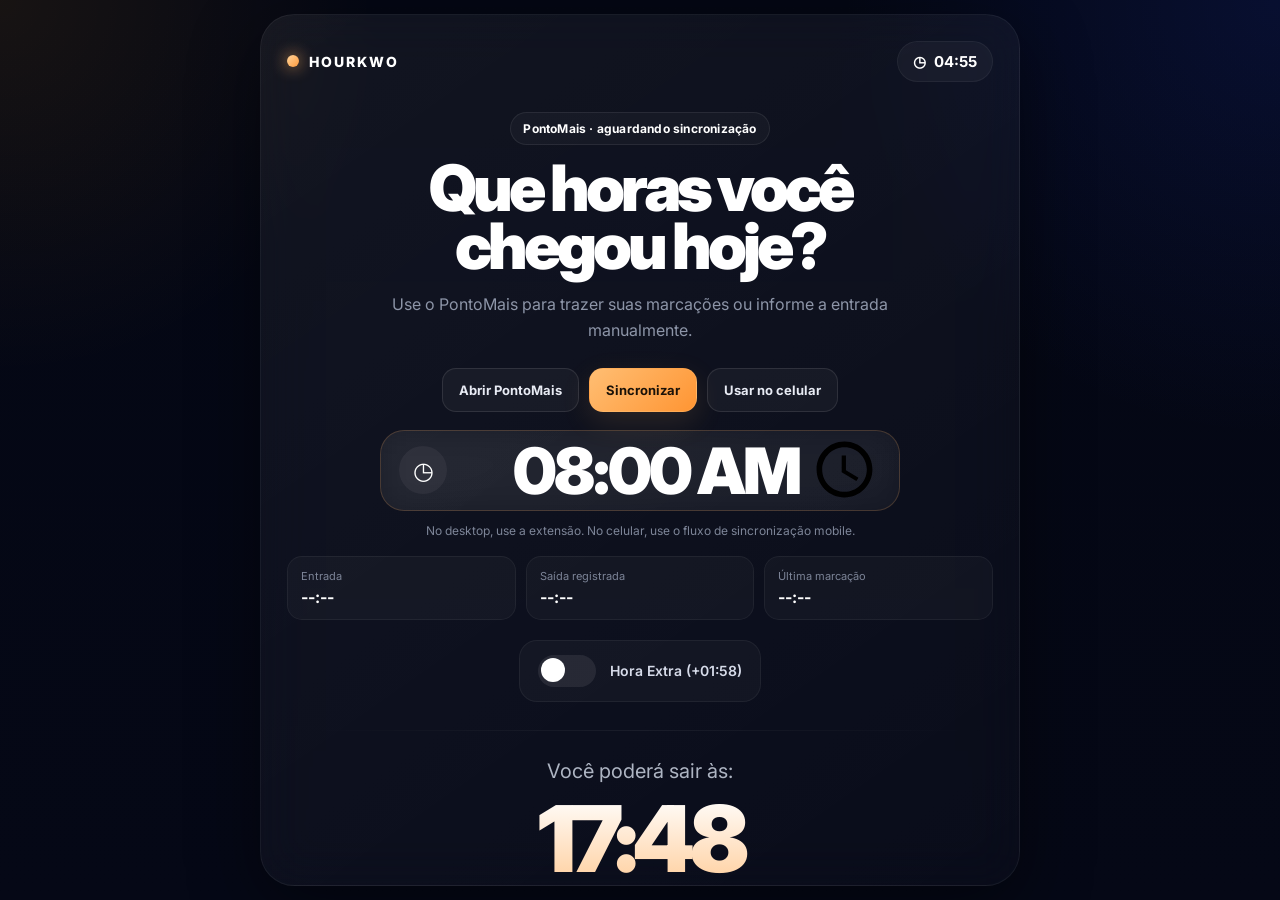
==== commit 177c824e: "feat: preparar HourKWO para uso mobile" ====
--- a/index.html
+++ b/index.html
@@ -3,7 +3,11 @@
 <head>
 <meta charset="utf-8">
 <meta name="viewport" content="width=device-width,initial-scale=1,viewport-fit=cover">
+<meta name="theme-color" content="#050816">
+<meta name="apple-mobile-web-app-capable" content="yes">
+<meta name="apple-mobile-web-app-status-bar-style" content="black-translucent">
 <title>HourKWO</title>
+<link rel="manifest" href="./manifest.webmanifest">
 <link rel="preconnect" href="https://fonts.googleapis.com">
 <link rel="preconnect" href="https://fonts.gstatic.com" crossorigin>
 <link href="https://fonts.googleapis.com/css2?family=Inter:wght@400;500;600;700;800;900&display=swap" rel="stylesheet">
@@ -19,11 +23,12 @@
   <section class="hero">
     <div class="eyebrow" id="syncStatus" data-state="waiting">PontoMais · aguardando sincronização</div>
     <h1>Que horas você<br>chegou hoje?</h1>
-    <p>O horário de entrada pode ser sincronizado automaticamente a partir do PontoMais. A entrada manual continua disponível como fallback.</p>
+    <p>Use o PontoMais para trazer suas marcações ou informe a entrada manualmente.</p>
 
     <div class="sync-row">
       <a class="action secondary" href="https://atma2.pontomais.com.br/meu-perfil" target="_blank" rel="noopener noreferrer">Abrir PontoMais</a>
       <button class="action primary" id="syncButton" type="button">Sincronizar</button>
+      <a class="action secondary" href="./mobile/">Usar no celular</a>
     </div>
 
     <div class="input-wrapper">
@@ -33,7 +38,7 @@
       </div>
     </div>
 
-    <div class="hint" id="syncHint">Abra o PontoMais, deixe a tela de ponto carregada e clique em Sincronizar.</div>
+    <div class="hint" id="syncHint">No desktop, use a extensão. No celular, use o fluxo de sincronização mobile.</div>
 
     <div class="records" id="records" hidden>
       <div><span>Entrada</span><strong id="recordEntry">--:--</strong></div>
@@ -65,14 +70,8 @@
   <div class="divider"></div>
 
   <footer class="footer">
-    <div class="info">
-      <div class="info-icon">⌁</div>
-      <div><small>Jornada diária</small><strong id="journeyText">9h48min</strong></div>
-    </div>
-    <div class="info">
-      <div class="info-icon">◷</div>
-      <div><small>Horário atual</small><strong id="footerClock">--:--</strong></div>
-    </div>
+    <div class="info"><div class="info-icon">⌁</div><div><small>Jornada diária</small><strong id="journeyText">9h48min</strong></div></div>
+    <div class="info"><div class="info-icon">◷</div><div><small>Horário atual</small><strong id="footerClock">--:--</strong></div></div>
   </footer>
 </main>
 <script src="src/core/timeCalculator.js"></script>
